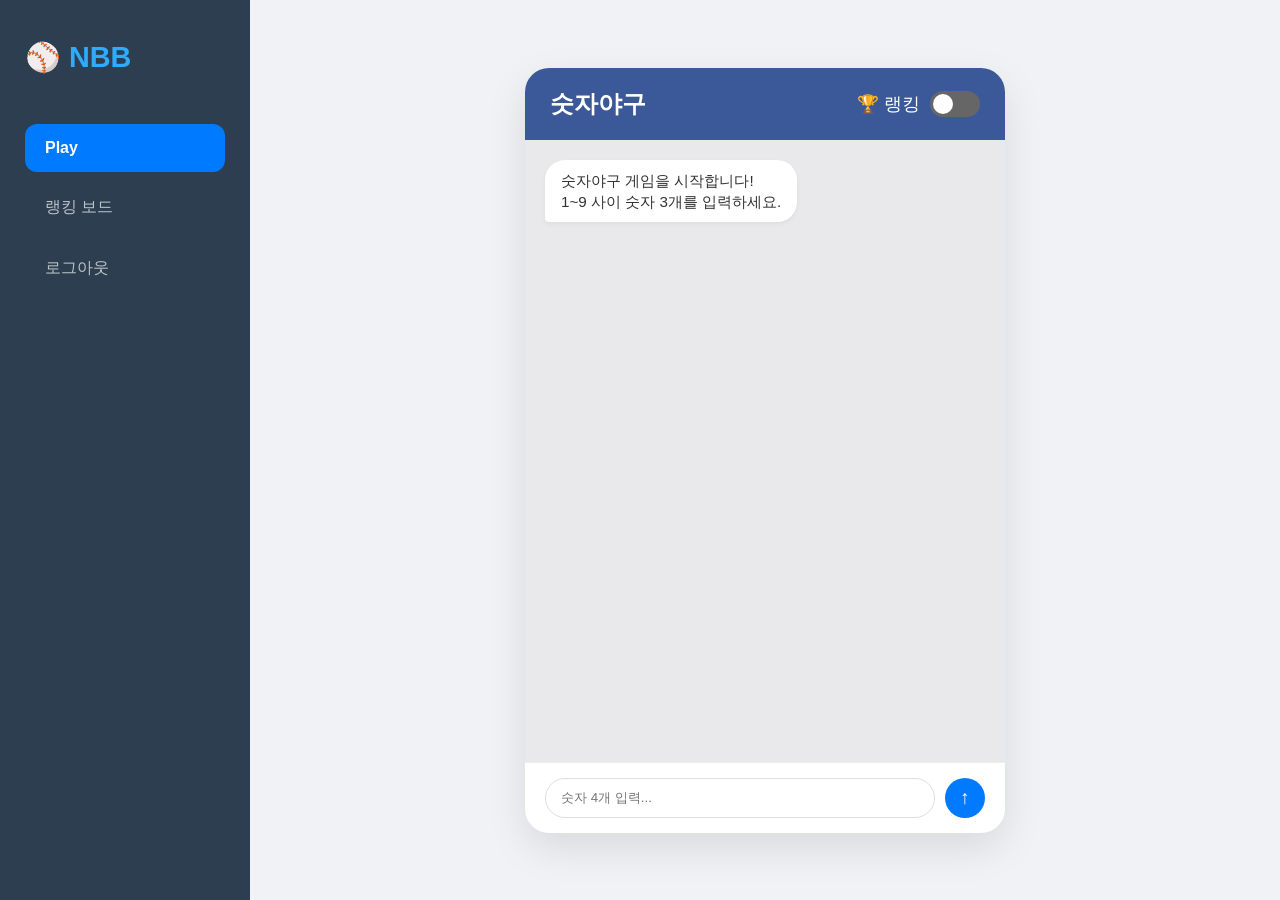
==== NBB_main.html @ 214482e0 "base display" ====
<!DOCTYPE html>
<html lang="ko">
<head>
    <meta charset="UTF-8">
    <meta name="viewport" content="width=device-width, initial-scale=1.0">
    <title>NBB 숫자야구 - Play</title>
    <link rel="stylesheet" href="style.css">
</head>
<body>
    <div class="app-wrapper">
        <nav class="left-sidebar">
            <div class="logo">⚾ NBB</div>
            <ul class="menu-list">
                <li class="active" onclick="location.href='NBB_main.html'">Play</li>
                <li onclick="location.href='NBB_ranking.html'">랭킹 보드</li>
                <li>로그아웃</li>
            </ul>
        </nav>

        <main class="main-content">
            <section class="game-container">
                <header>
                    <h1>숫자야구</h1>
                    <div class="toggle-wrapper">
                        <span>🏆 랭킹</span>
                        <input type="checkbox" id="ranking-toggle">
                    </div>
                </header>
                <div id="chat-box" class="chat-box">
                    <div class="message pc-message">
                        <div class="bubble">숫자야구 게임을 시작합니다!<br>1~9 사이 숫자 3개를 입력하세요.</div>
                    </div>
                </div>
                <div class="input-area">
                    <input type="text" id="user-input" placeholder="숫자 4개 입력..." maxlength="4">
                    <button id="send-btn" onclick="sendMessage()">↑</button>
                </div>
            </section>

            <aside class="right-panel" id="ranking-panel">
                <h3>My Best Record</h3>
                <div style="margin: 15px 0; padding: 15px; background: #f8f9fa; border-radius: 12px;">
                    <span style="font-size: 1.2rem; font-weight: bold;">#14</span>
                    <p style="font-size: 0.8rem; color: #666;">최고 기록: 4회 성공</p>
                </div>
                <h3>🏆 TOP 10</h3>
                <ul id="ranking-list" style="list-style:none; margin-top:10px;">
                    </ul>
            </aside>
        </main>
    </div>
    <script src="NBB_script.js"></script>
</body>
</html>
---- style.css ----
/* 1. 기본 설정 및 레이아웃 */
* { box-sizing: border-box; margin: 0; padding: 0; font-family: 'Apple SD Gothic Neo', sans-serif; }
body { background-color: #f0f2f5; height: 100vh; width: 100vw; display: flex; overflow: hidden; }

.app-wrapper { display: flex; width: 100%; height: 100%; }

/* 2. 사이드바 (고정) */
.left-sidebar { width: 250px; background-color: #2c3e50; color: white; padding: 40px 25px; flex-shrink: 0; z-index: 10; }
.left-sidebar .logo { font-size: 1.8rem; font-weight: bold; margin-bottom: 50px; color: #2cabff; }
.menu-list { list-style: none; }
.menu-list li { padding: 15px 20px; cursor: pointer; border-radius: 12px; margin-bottom: 10px; color: #bdc3c7; transition: 0.3s; }
.menu-list li.active { background-color: #007aff; color: white; font-weight: bold; }

/* 3. 중앙 콘텐츠 영역 (가변) */
.main-content { 
    flex: 1; 
    display: flex; 
    justify-content: center; 
    align-items: center; 
    position: relative; 
    overflow: hidden; 
    gap: 20px; 
    padding: 20px;
}

/* 4. 게임창 및 랭킹카드 공통 스타일 */
.game-container, .ranking-card { 
    width: 480px; height: 85vh; background: white; border-radius: 24px; 
    box-shadow: 0 15px 40px rgba(0,0,0,0.1); display: flex; flex-direction: column; overflow: hidden; flex-shrink: 0; 
}
.ranking-card { width: 100%; max-width: 800px; height: auto; max-height: 85vh; }

header, .ranking-card-header { 
    background-color: #3b5998; color: white; padding: 20px 25px; 
    display: flex; justify-content: space-between; align-items: center; 
}

/* 5. 요청하신 토글 디자인 */
.toggle-wrapper { display: flex; align-items: center; gap: 10px; font-size: 1.1rem; }
[type="checkbox"] {
    appearance: none; width: 50px; height: 26px; background: #666; border-radius: 15px;
    position: relative; cursor: pointer; transition: 0.3s;
}
[type="checkbox"]::before {
    content: ""; position: absolute; top: 3px; left: 3px; width: 20px; height: 20px;
    background: white; border-radius: 50%; transition: 0.3s;
}
[type="checkbox"]:checked { background: #68f04d; }
[type="checkbox"]:checked::before { left: 27px; }

/* 6. 채팅 및 테이블 스타일 */
/* 6. 채팅 영역 수정 */
.chat-box { 
    flex: 1; 
    padding: 20px; 
    background: #e9e9eb; 
    overflow-y: auto; 
    display: flex; 
    flex-direction: column; 
    gap: 12px; 
}

/* 채팅 버블 - 글자수에 맞게 조절 */
.message { display: flex; width: 100%; margin-bottom: 8px; }
.pc-message { justify-content: flex-start; }
.user-message { justify-content: flex-end; }

.bubble { 
    width: fit-content;    /* 글자 길이에 맞춤 */
    max-width: 80%; 
    padding: 10px 16px; 
    border-radius: 20px; 
    font-size: 0.95rem; 
    line-height: 1.4; 
    word-break: break-word;
    box-shadow: 0 2px 5px rgba(0,0,0,0.05);
}

.pc-message .bubble { background: white; color: #333; border-bottom-left-radius: 4px; }
.user-message .bubble { background: #007aff; color: white; border-bottom-right-radius: 4px; }

.ranking-table { width: 100%; border-collapse: collapse; }
.ranking-table thead { background-color: #4a69ad; }
.ranking-table th { color: white; padding: 15px; font-weight: 600; text-align: center; }
.ranking-table td { padding: 18px; text-align: center; border-bottom: 1px solid #eee; color: #333; }

/* 오른쪽 랭킹 패널 (게임 중 열리는 창) */
/* 랭킹 패널 기본 상태 (숨김) */
.right-panel {
    display: none; /* 기본적으로 안 보임 */
    width: 320px;
    height: 85vh;
    background: white;
    border-radius: 24px;
    padding: 20px;
    box-shadow: 0 10px 30px rgba(0,0,0,0.1);
    flex-direction: column;
    flex-shrink: 0;
}

/* 토글이 켜졌을 때 나타나게 하는 클래스 (JS에서 추가함) */
.right-panel.active {
    display: flex; /* 토글 시 나타남 */
}

/* 게임창과 랭킹 패널이 나란히 있게 하는 부모 설정 */
.main-content {
    flex: 1;
    display: flex;
    justify-content: center; /* 중앙 정렬 */
    align-items: center;
    gap: 20px; /* 게임창과 랭킹창 사이 간격 */
}

.input-area { padding: 15px 20px; display: flex; gap: 10px; border-top: 1px solid #eee; }
.input-area input { flex: 1; padding: 10px 15px; border-radius: 20px; border: 1px solid #ddd; outline: none; }
.input-area button { width: 40px; height: 40px; border-radius: 50%; background: #007aff; color: white; border: none; cursor: pointer; font-size: 1.2rem;}

#ranking-list {
    padding: 0;
    margin: 0;
}
#ranking-list li:last-child {
    border-bottom: none;
}
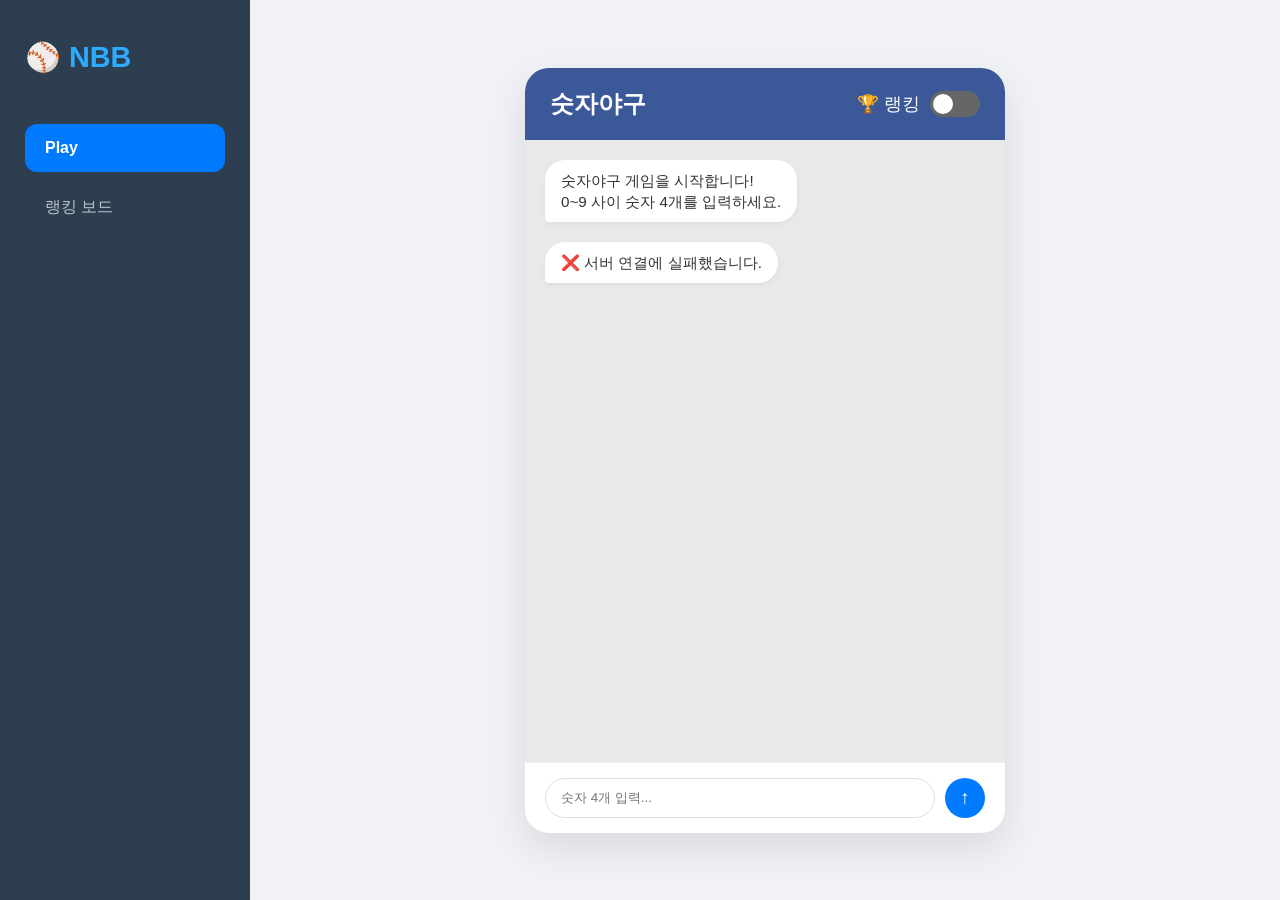
==== commit f5082f72: "✅ API Test를 위한 프론트 배포" ====
--- a/NBB_main.html
+++ b/NBB_main.html
@@ -13,7 +13,6 @@
             <ul class="menu-list">
                 <li class="active" onclick="location.href='NBB_main.html'">Play</li>
                 <li onclick="location.href='NBB_ranking.html'">랭킹 보드</li>
-                <li>로그아웃</li>
             </ul>
         </nav>
 
@@ -28,7 +27,7 @@
                 </header>
                 <div id="chat-box" class="chat-box">
                     <div class="message pc-message">
-                        <div class="bubble">숫자야구 게임을 시작합니다!<br>1~9 사이 숫자 3개를 입력하세요.</div>
+                        <div class="bubble">숫자야구 게임을 시작합니다!<br>0~9 사이 숫자 4개를 입력하세요.</div>
                     </div>
                 </div>
                 <div class="input-area">
